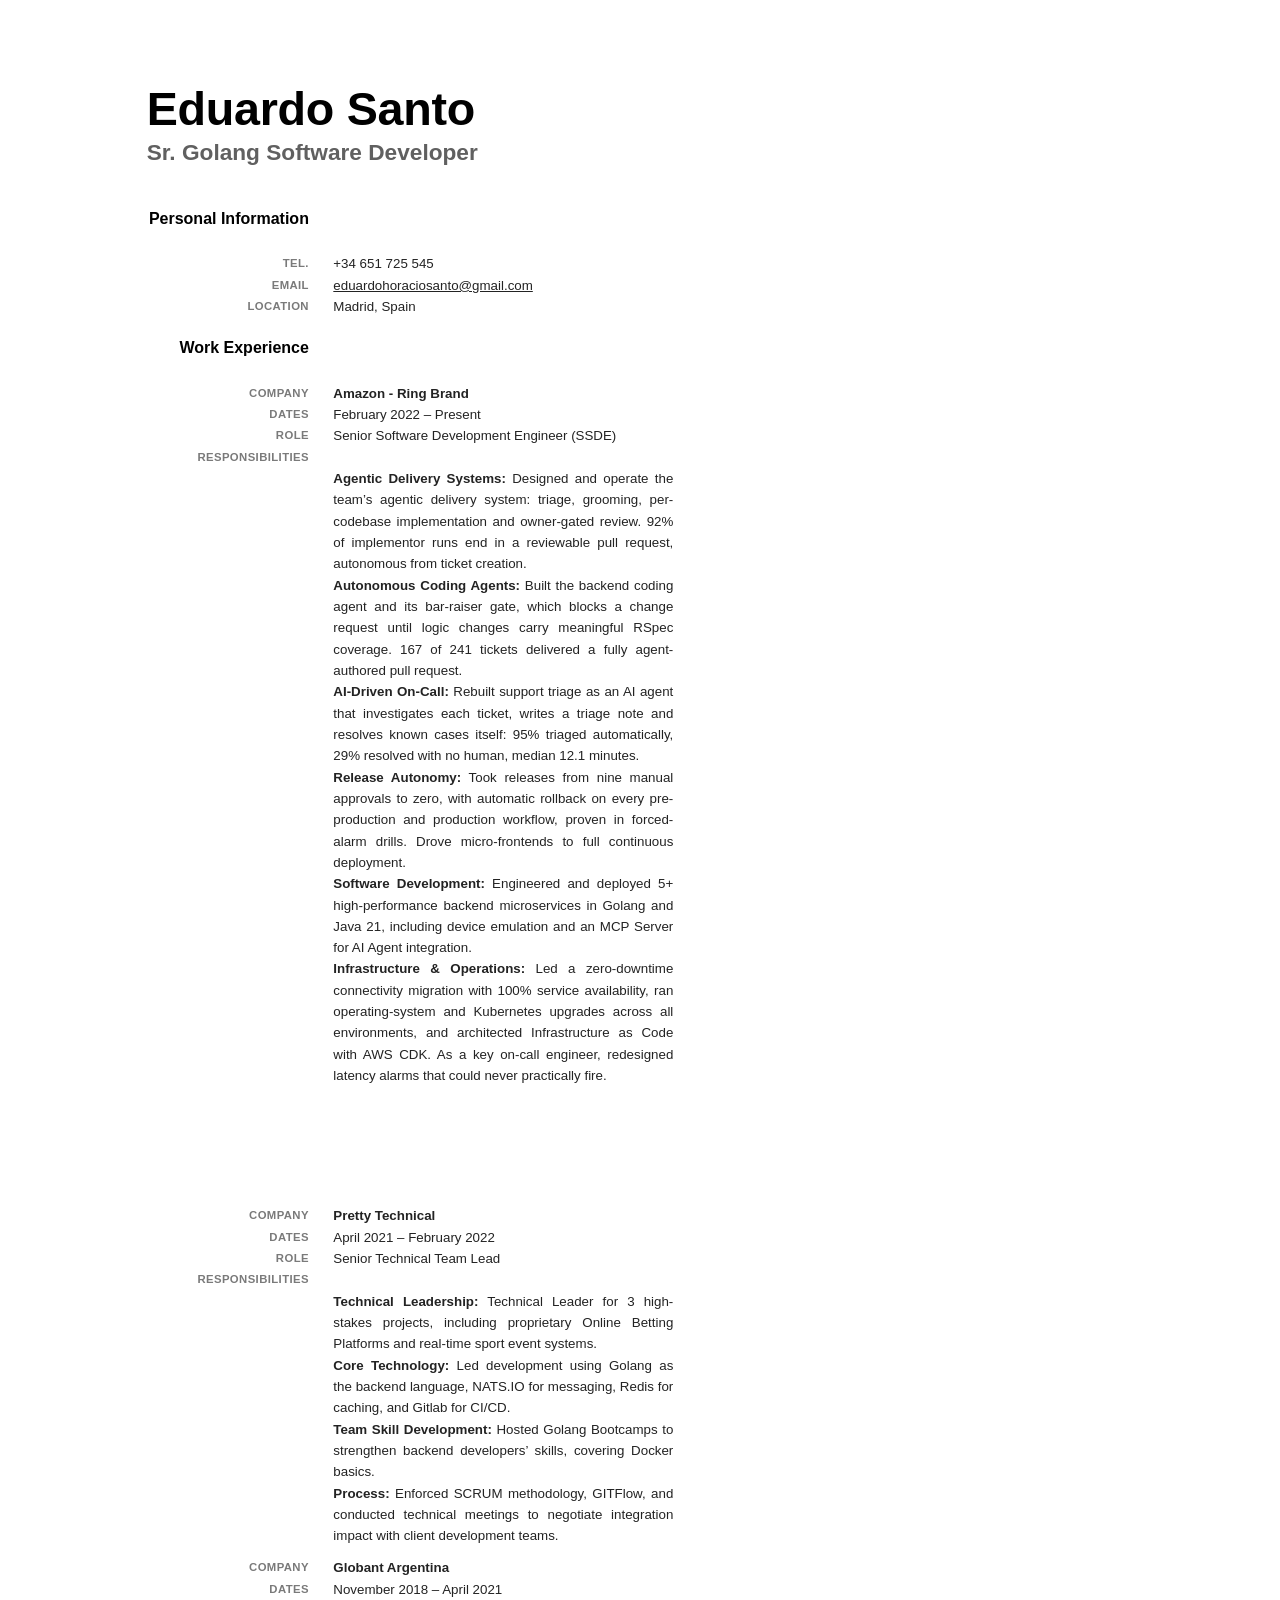
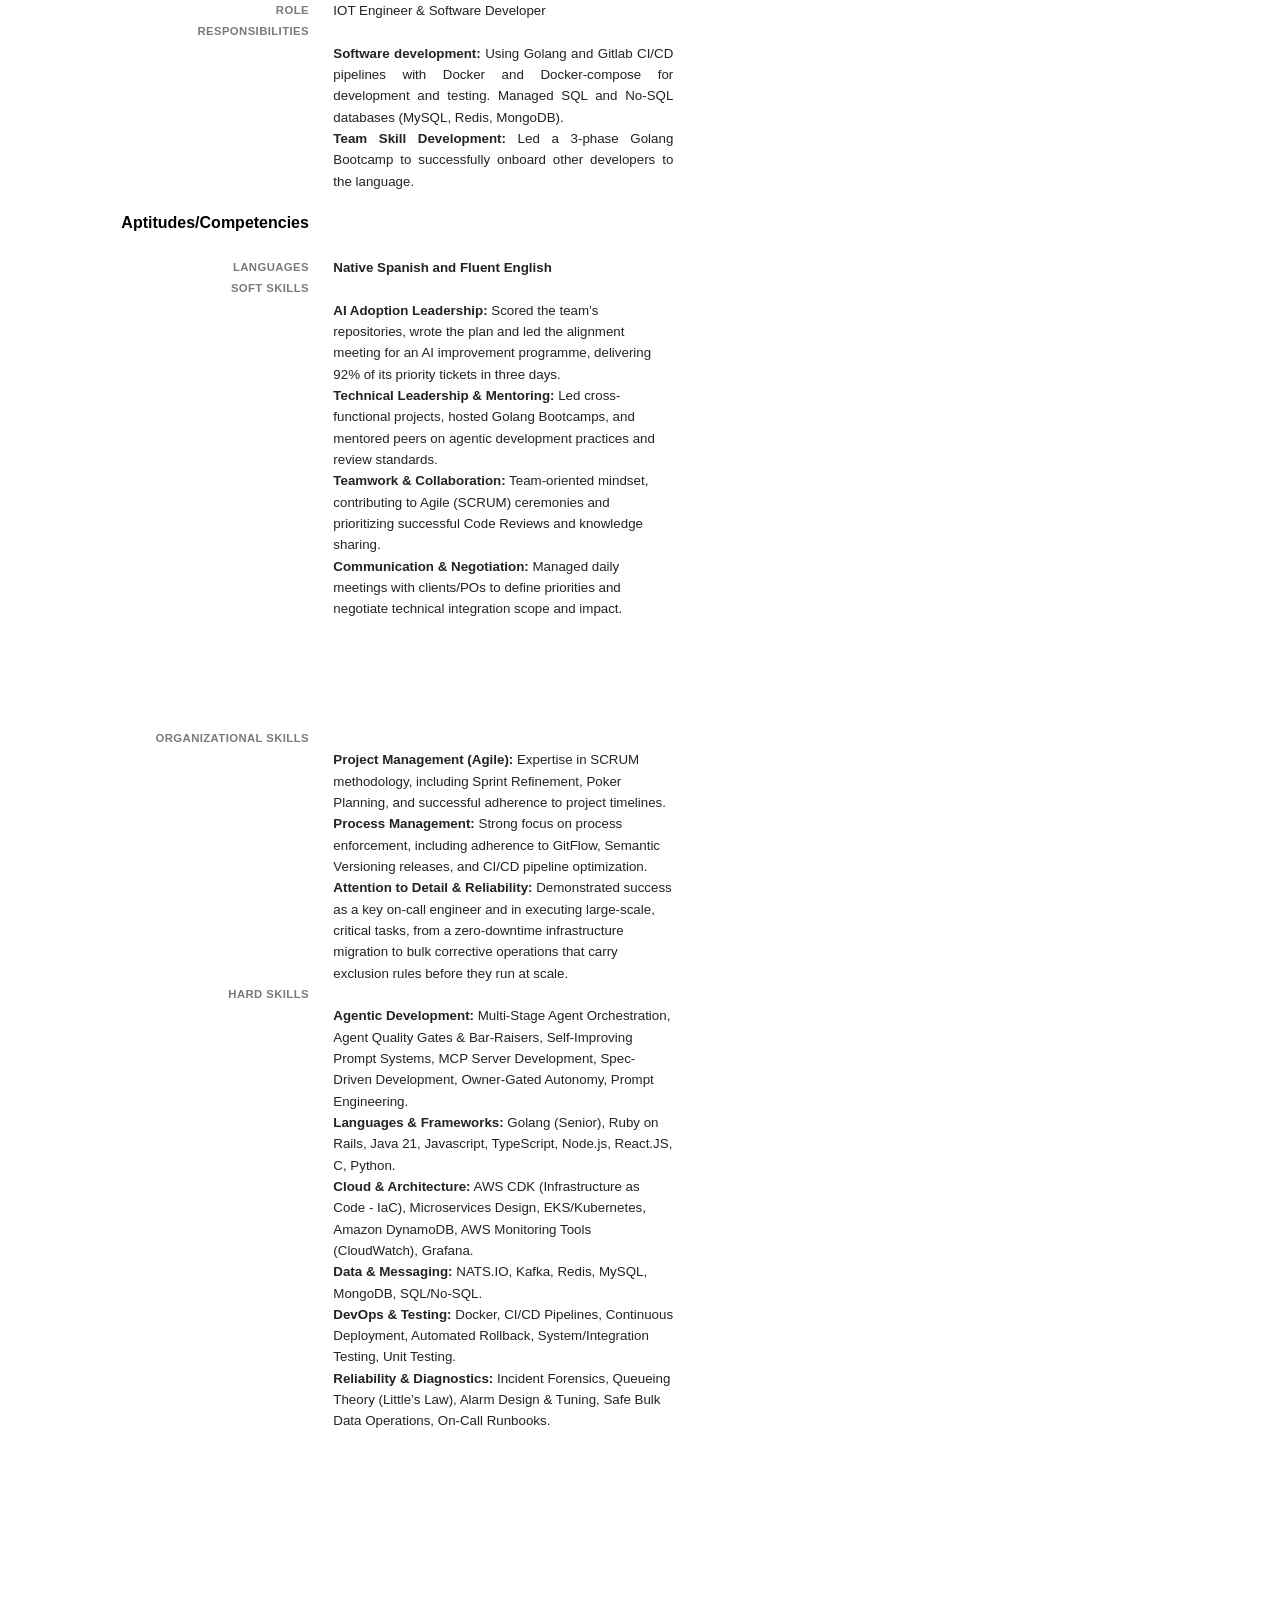
==== cv/CV-EHS.html @ 53e46a2b "Update CV to match the agentic portfolio Rewrites the Amazon/Ring responsibilities and the skills se" ====
<!DOCTYPE html>
<html lang="en">
<head>
<meta charset="UTF-8" />
<title>CV-EHS</title>
<style>
  /* Source for assets/CV-EHS.pdf. Rebuild with cv/build.sh.
     Geometry mirrors the original Pages document: A4, label column
     right-aligned at 231.7pt, content column 250pt-505pt, 16pt baseline grid,
     Avenir Next Bold/Regular. */

  @page { size: A4; margin: 0; }

  * { margin: 0; padding: 0; box-sizing: border-box; }

  html { font-size: 10pt; }

  body {
    font-family: "Avenir Next", "AvenirNext", Avenir, sans-serif;
    font-size: 10pt;
    line-height: 16pt;
    color: #232323;
    -webkit-font-smoothing: antialiased;
  }

  .page {
    width: 595pt;
    height: 842pt;
    padding: 62pt 90pt 24pt 110pt;
    position: relative;
    overflow: hidden;
    page-break-after: always;
  }
  .page:last-child { page-break-after: auto; }

  /* ---- Header ---- */
  .name {
    font-weight: 700;
    font-size: 35pt;
    line-height: 40pt;
    letter-spacing: -0.2pt;
    color: #000;
    margin-left: 0;
  }
  .subtitle {
    font-weight: 700;
    font-size: 17pt;
    line-height: 24pt;
    color: #606060;
    margin-bottom: 30pt;
  }

  /* ---- Section heading: right-aligned to the label column ---- */
  .section-head {
    font-weight: 700;
    font-size: 12pt;
    line-height: 16pt;
    color: #000;
    width: 231.7pt;
    margin-left: -110pt;
    text-align: right;
    white-space: nowrap;
    margin-top: 15pt;
    margin-bottom: 18pt;
  }

  /* ---- Two-column row: grey label + content ---- */
  .row {
    display: grid;
    grid-template-columns: 121.7pt 255pt;
    column-gap: 18.3pt;
  }
  .label {
    text-align: right;
    font-weight: 700;
    font-size: 8.5pt;
    line-height: 16pt;
    letter-spacing: 0.3pt;
    color: #7a7a7a;
    text-transform: uppercase;
    white-space: nowrap;
  }
  .val { font-size: 10pt; line-height: 16pt; }
  .val a { color: inherit; text-decoration: underline; }
  .val.b { font-weight: 700; }

  /* ---- Responsibility paragraphs ----
     The grey label sits on its own line; the text starts one line below it. */
  .body-block { text-align: justify; margin-top: 16pt; }
  .body-block.ragged { text-align: left; }
  .body-block p { margin: 0; }
  .body-block b { font-weight: 700; }

  .entry-gap { height: 8pt; }
</style>
</head>
<body>

<!-- ================= PAGE 1 ================= -->
<div class="page">

  <div class="name">Eduardo Santo</div>
  <div class="subtitle">Sr. Golang Software Developer</div>

  <div class="section-head">Personal Information</div>

  <div class="row"><div class="label">Tel.</div><div class="val">+34 651 725 545</div></div>
  <div class="row"><div class="label">Email</div><div class="val"><a href="mailto:eduardohoraciosanto@gmail.com">eduardohoraciosanto@gmail.com</a></div></div>
  <div class="row"><div class="label">Location</div><div class="val">Madrid, Spain</div></div>

  <div class="section-head">Work Experience</div>

  <div class="row"><div class="label">Company</div><div class="val b">Amazon - Ring Brand</div></div>
  <div class="row"><div class="label">Dates</div><div class="val">February 2022 &ndash; Present</div></div>
  <div class="row"><div class="label">Role</div><div class="val">Senior Software Development Engineer (SSDE)</div></div>
  <div class="row">
    <div class="label">Responsibilities</div>
    <div class="val body-block">
      <p><b>Agentic Delivery Systems:</b> Designed and operate the team&rsquo;s agentic
      delivery system: triage, grooming, per-codebase implementation and owner-gated
      review. 92% of implementor runs end in a reviewable pull request, autonomous from
      ticket creation.</p>

      <p><b>Autonomous Coding Agents:</b> Built the backend coding agent and its
      bar-raiser gate, which blocks a change request until logic changes carry meaningful
      RSpec coverage. 167 of 241 tickets delivered a fully agent-authored pull
      request.</p>

      <p><b>AI-Driven On-Call:</b> Rebuilt support triage as an AI agent that
      investigates each ticket, writes a triage note and resolves known cases itself:
      95% triaged automatically, 29% resolved with no human, median 12.1 minutes.</p>

      <p><b>Release Autonomy:</b> Took releases from nine manual approvals to zero, with
      automatic rollback on every pre-production and production workflow, proven in
      forced-alarm drills. Drove micro-frontends to full continuous deployment.</p>

      <p><b>Software Development:</b> Engineered and deployed 5+ high-performance
      backend microservices in Golang and Java 21, including device emulation and an MCP
      Server for AI Agent integration.</p>

      <p><b>Infrastructure &amp; Operations:</b> Led a zero-downtime connectivity
      migration with 100% service availability, ran operating-system and Kubernetes
      upgrades across all environments, and architected Infrastructure as Code with AWS
      CDK. As a key on-call engineer, redesigned latency alarms that could never
      practically fire.</p>
    </div>
  </div>

</div>

<!-- ================= PAGE 2 ================= -->
<div class="page">

  <div class="row"><div class="label">Company</div><div class="val b">Pretty Technical</div></div>
  <div class="row"><div class="label">Dates</div><div class="val">April 2021 &ndash; February 2022</div></div>
  <div class="row"><div class="label">Role</div><div class="val">Senior Technical Team Lead</div></div>
  <div class="row">
    <div class="label">Responsibilities</div>
    <div class="val body-block">
      <p><b>Technical Leadership:</b> Technical Leader for 3 high-stakes projects,
      including proprietary Online Betting Platforms and real-time sport event
      systems.</p>

      <p><b>Core Technology:</b> Led development using Golang as the backend language,
      NATS.IO for messaging, Redis for caching, and Gitlab for CI/CD.</p>

      <p><b>Team Skill Development:</b> Hosted Golang Bootcamps to strengthen backend
      developers&rsquo; skills, covering Docker basics.</p>

      <p><b>Process:</b> Enforced SCRUM methodology, GITFlow, and conducted technical
      meetings to negotiate integration impact with client development teams.</p>
    </div>
  </div>

  <div class="entry-gap"></div>

  <div class="row"><div class="label">Company</div><div class="val b">Globant Argentina</div></div>
  <div class="row"><div class="label">Dates</div><div class="val">November 2018 &ndash; April 2021</div></div>
  <div class="row"><div class="label">Role</div><div class="val">IOT Engineer &amp; Software Developer</div></div>
  <div class="row">
    <div class="label">Responsibilities</div>
    <div class="val body-block">
      <p><b>Software development:</b> Using Golang and Gitlab CI/CD pipelines with
      Docker and Docker-compose for development and testing. Managed SQL and No-SQL
      databases (MySQL, Redis, MongoDB).</p>

      <p><b>Team Skill Development:</b> Led a 3-phase Golang Bootcamp to successfully
      onboard other developers to the language.</p>
    </div>
  </div>

  <div class="section-head">Aptitudes/Competencies</div>

  <div class="row"><div class="label">Languages</div><div class="val b">Native Spanish and Fluent English</div></div>
  <div class="row">
    <div class="label">Soft Skills</div>
    <div class="val body-block ragged">
      <p><b>AI Adoption Leadership:</b> Scored the team&rsquo;s repositories, wrote the
      plan and led the alignment meeting for an AI improvement programme, delivering 92%
      of its priority tickets in three days.</p>

      <p><b>Technical Leadership &amp; Mentoring:</b> Led cross-functional projects,
      hosted Golang Bootcamps, and mentored peers on agentic development practices and
      review standards.</p>

      <p><b>Teamwork &amp; Collaboration:</b> Team-oriented mindset, contributing to
      Agile (SCRUM) ceremonies and prioritizing successful Code Reviews and knowledge
      sharing.</p>

      <p><b>Communication &amp; Negotiation:</b> Managed daily meetings with clients/POs
      to define priorities and negotiate technical integration scope and impact.</p>
    </div>
  </div>

</div>

<!-- ================= PAGE 3 ================= -->
<div class="page">

  <div class="row">
    <div class="label">Organizational Skills</div>
    <div class="val body-block ragged">
      <p><b>Project Management (Agile):</b> Expertise in SCRUM methodology, including
      Sprint Refinement, Poker Planning, and successful adherence to project
      timelines.</p>

      <p><b>Process Management:</b> Strong focus on process enforcement, including
      adherence to GitFlow, Semantic Versioning releases, and CI/CD pipeline
      optimization.</p>

      <p><b>Attention to Detail &amp; Reliability:</b> Demonstrated success as a key
      on-call engineer and in executing large-scale, critical tasks, from a zero-downtime
      infrastructure migration to bulk corrective operations that carry exclusion rules
      before they run at scale.</p>
    </div>
  </div>

  <div class="row">
    <div class="label">Hard Skills</div>
    <div class="val body-block ragged">
      <p><b>Agentic Development:</b> Multi-Stage Agent Orchestration, Agent Quality Gates
      &amp; Bar-Raisers, Self-Improving Prompt Systems, MCP Server Development,
      Spec-Driven Development, Owner-Gated Autonomy, Prompt Engineering.</p>

      <p><b>Languages &amp; Frameworks:</b> Golang (Senior), Ruby on Rails, Java 21,
      Javascript, TypeScript, Node.js, React.JS, C, Python.</p>

      <p><b>Cloud &amp; Architecture:</b> AWS CDK (Infrastructure as Code - IaC),
      Microservices Design, EKS/Kubernetes, Amazon DynamoDB, AWS Monitoring Tools
      (CloudWatch), Grafana.</p>

      <p><b>Data &amp; Messaging:</b> NATS.IO, Kafka, Redis, MySQL, MongoDB,
      SQL/No-SQL.</p>

      <p><b>DevOps &amp; Testing:</b> Docker, CI/CD Pipelines, Continuous Deployment,
      Automated Rollback, System/Integration Testing, Unit Testing.</p>

      <p><b>Reliability &amp; Diagnostics:</b> Incident Forensics, Queueing Theory
      (Little&rsquo;s Law), Alarm Design &amp; Tuning, Safe Bulk Data Operations, On-Call
      Runbooks.</p>
    </div>
  </div>

</div>

</body>
</html>
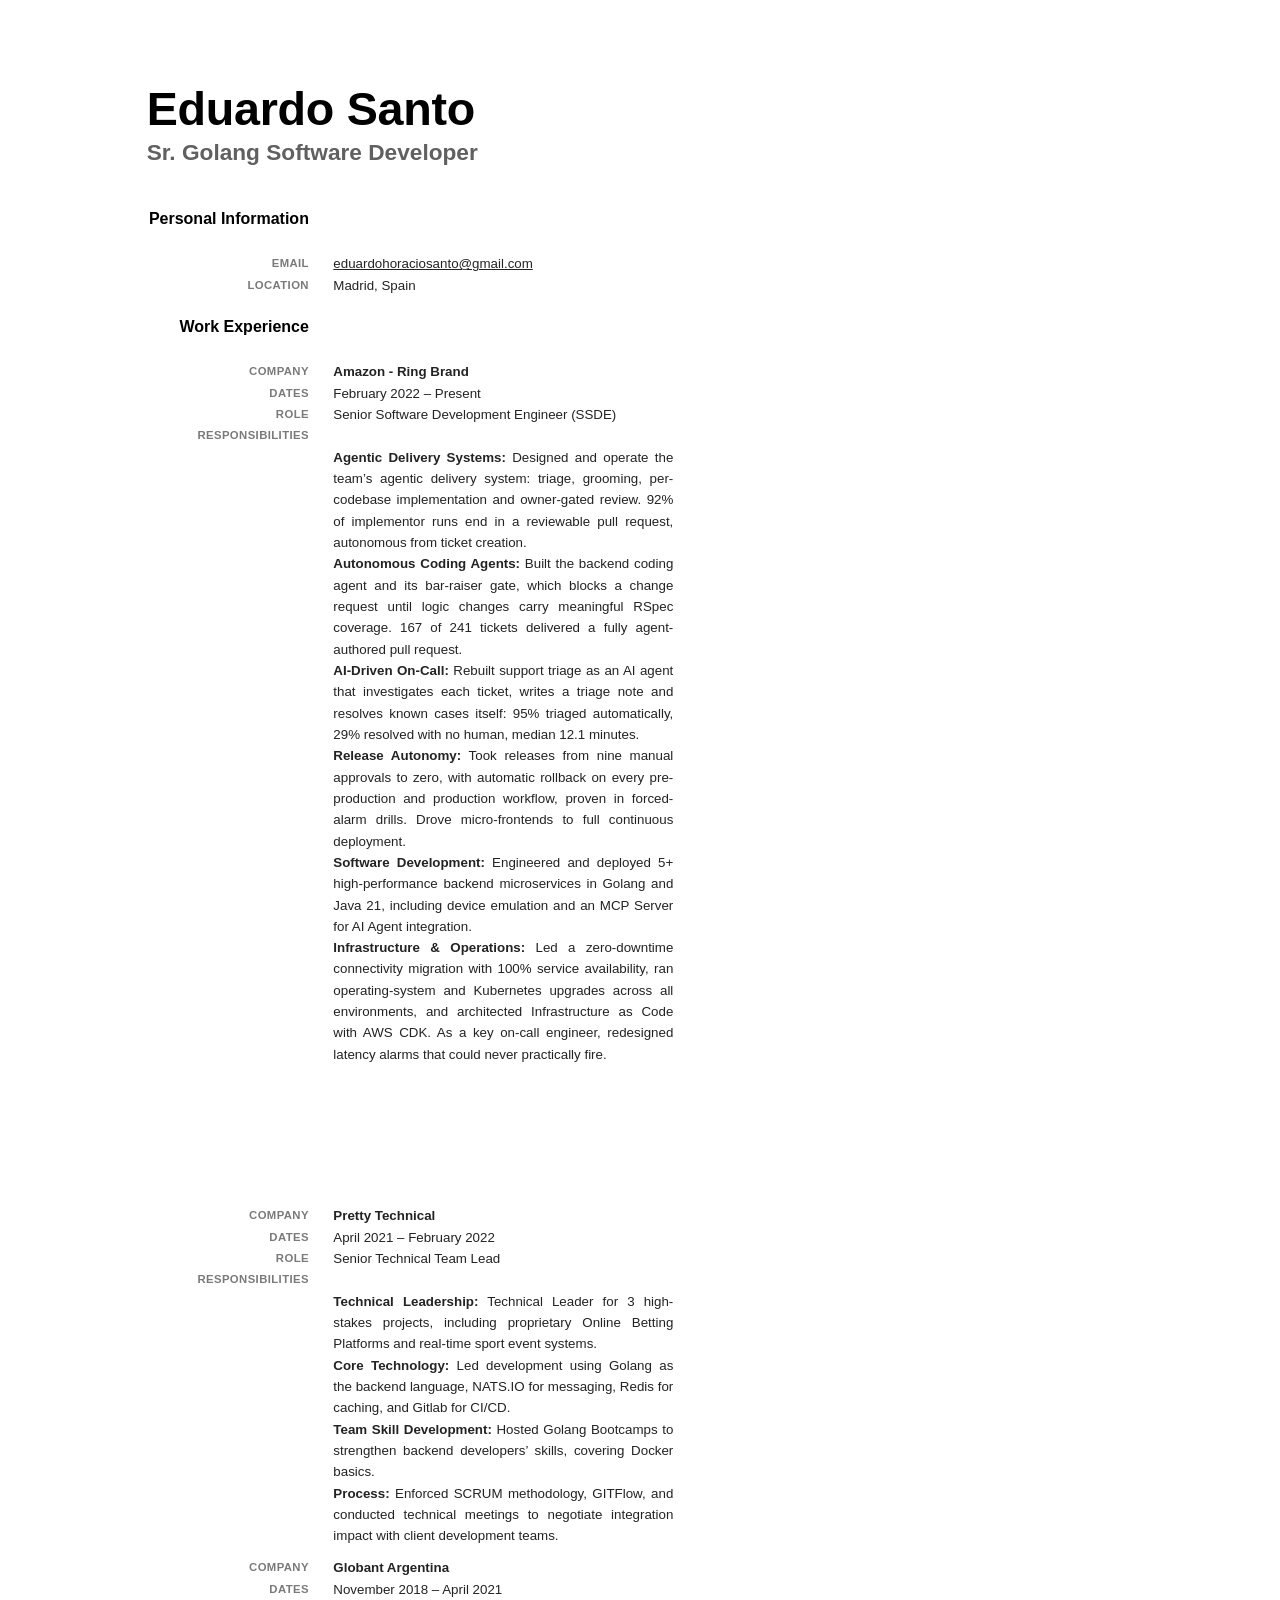
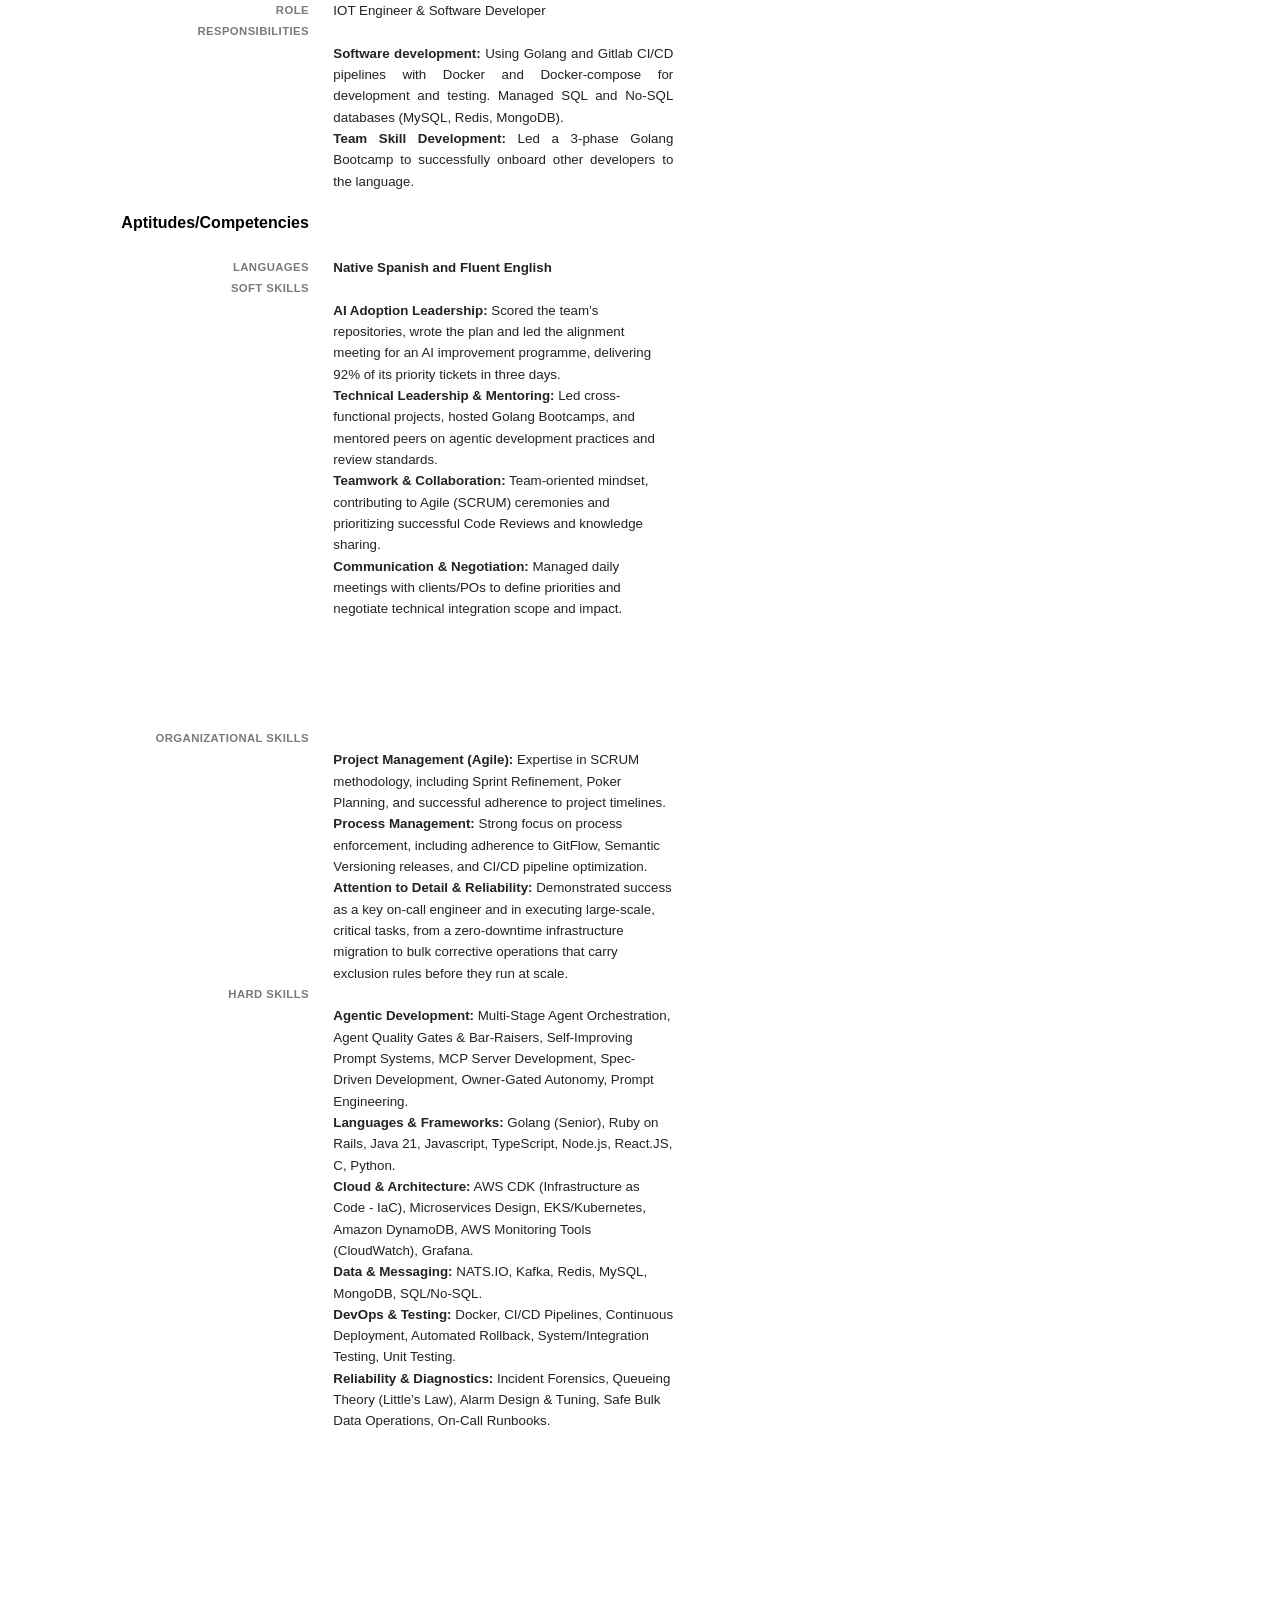
==== commit 302adb08: "Remove phone number from the CV The CV is downloadable from the public site, so the number was effec" ====
--- a/cv/CV-EHS.html
+++ b/cv/CV-EHS.html
@@ -104,7 +104,6 @@
 
   <div class="section-head">Personal Information</div>
 
-  <div class="row"><div class="label">Tel.</div><div class="val">+34 651 725 545</div></div>
   <div class="row"><div class="label">Email</div><div class="val"><a href="mailto:eduardohoraciosanto@gmail.com">eduardohoraciosanto@gmail.com</a></div></div>
   <div class="row"><div class="label">Location</div><div class="val">Madrid, Spain</div></div>
 
